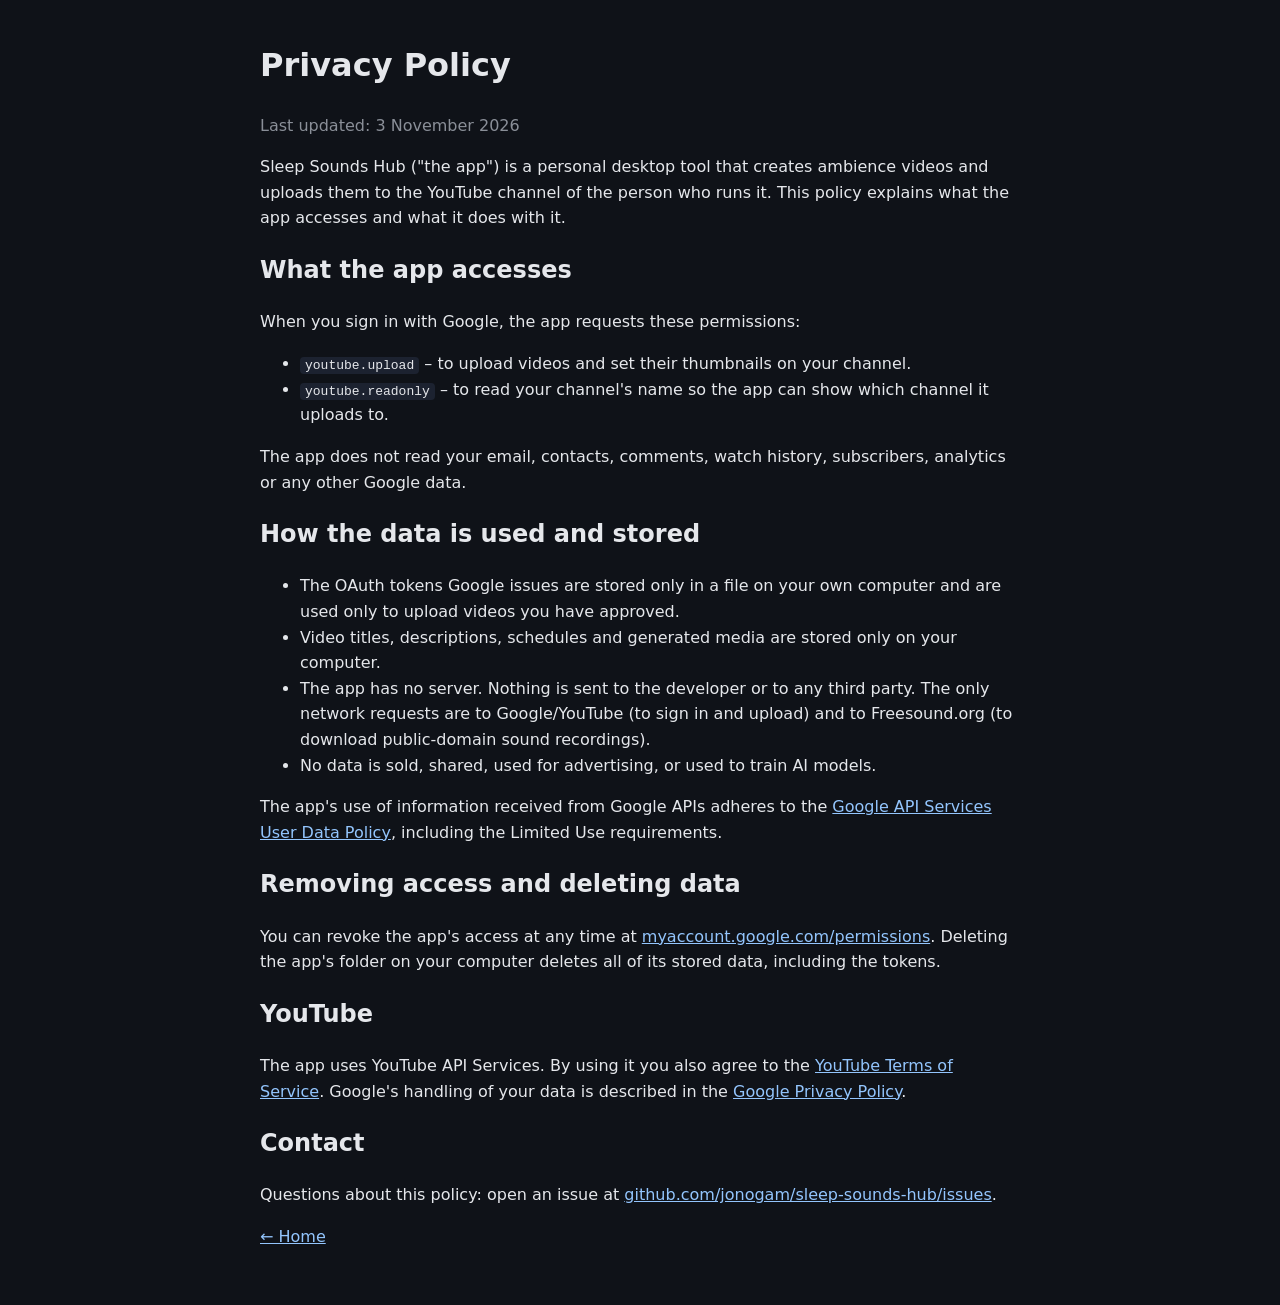
==== privacy.html @ f95d952a "Add home page, privacy policy and terms for Sleep Sounds Hub Co-Authored-By: Claude Opus 5.5 <norepl" ====
<!doctype html>
<html lang="en">
<head>
<meta charset="utf-8">
<meta name="viewport" content="width=device-width, initial-scale=1">
<title>Privacy Policy – Sleep Sounds Hub</title>
<link rel="stylesheet" href="style.css">
</head>
<body>
<main>
<h1>Privacy Policy</h1>
<p class="muted">Last updated: 3 November 2026</p>

<p>Sleep Sounds Hub ("the app") is a personal desktop tool that creates ambience videos and uploads
them to the YouTube channel of the person who runs it. This policy explains what the app accesses
and what it does with it.</p>

<h2>What the app accesses</h2>
<p>When you sign in with Google, the app requests these permissions:</p>
<ul>
<li><code>youtube.upload</code> – to upload videos and set their thumbnails on your channel.</li>
<li><code>youtube.readonly</code> – to read your channel's name so the app can show which channel it
uploads to.</li>
</ul>
<p>The app does not read your email, contacts, comments, watch history, subscribers, analytics or any
other Google data.</p>

<h2>How the data is used and stored</h2>
<ul>
<li>The OAuth tokens Google issues are stored only in a file on your own computer and are used only to
upload videos you have approved.</li>
<li>Video titles, descriptions, schedules and generated media are stored only on your computer.</li>
<li>The app has no server. Nothing is sent to the developer or to any third party. The only network
requests are to Google/YouTube (to sign in and upload) and to Freesound.org (to download
public-domain sound recordings).</li>
<li>No data is sold, shared, used for advertising, or used to train AI models.</li>
</ul>
<p>The app's use of information received from Google APIs adheres to the
<a href="https://developers.google.com/terms/api-services-user-data-policy">Google API Services User Data
Policy</a>, including the Limited Use requirements.</p>

<h2>Removing access and deleting data</h2>
<p>You can revoke the app's access at any time at
<a href="https://myaccount.google.com/permissions">myaccount.google.com/permissions</a>. Deleting the
app's folder on your computer deletes all of its stored data, including the tokens.</p>

<h2>YouTube</h2>
<p>The app uses YouTube API Services. By using it you also agree to the
<a href="https://www.youtube.com/t/terms">YouTube Terms of Service</a>. Google's handling of your data is
described in the <a href="https://policies.google.com/privacy">Google Privacy Policy</a>.</p>

<h2>Contact</h2>
<p>Questions about this policy: open an issue at
<a href="https://github.com/jonogam/sleep-sounds-hub/issues">github.com/jonogam/sleep-sounds-hub/issues</a>.</p>

<p><a href="index.html">← Home</a></p>
</main>
</body>
</html>
---- style.css ----
body { font-family: system-ui, Segoe UI, sans-serif; background: #0f1218; color: #e5e7eb; margin: 0; line-height: 1.6; }
main { max-width: 760px; margin: 0 auto; padding: 40px 24px; }
a { color: #93c5fd; }
h1 { margin-top: 0; }
code { background: #1c2230; padding: 1px 5px; border-radius: 4px; }
.muted { color: #8a8f98; }
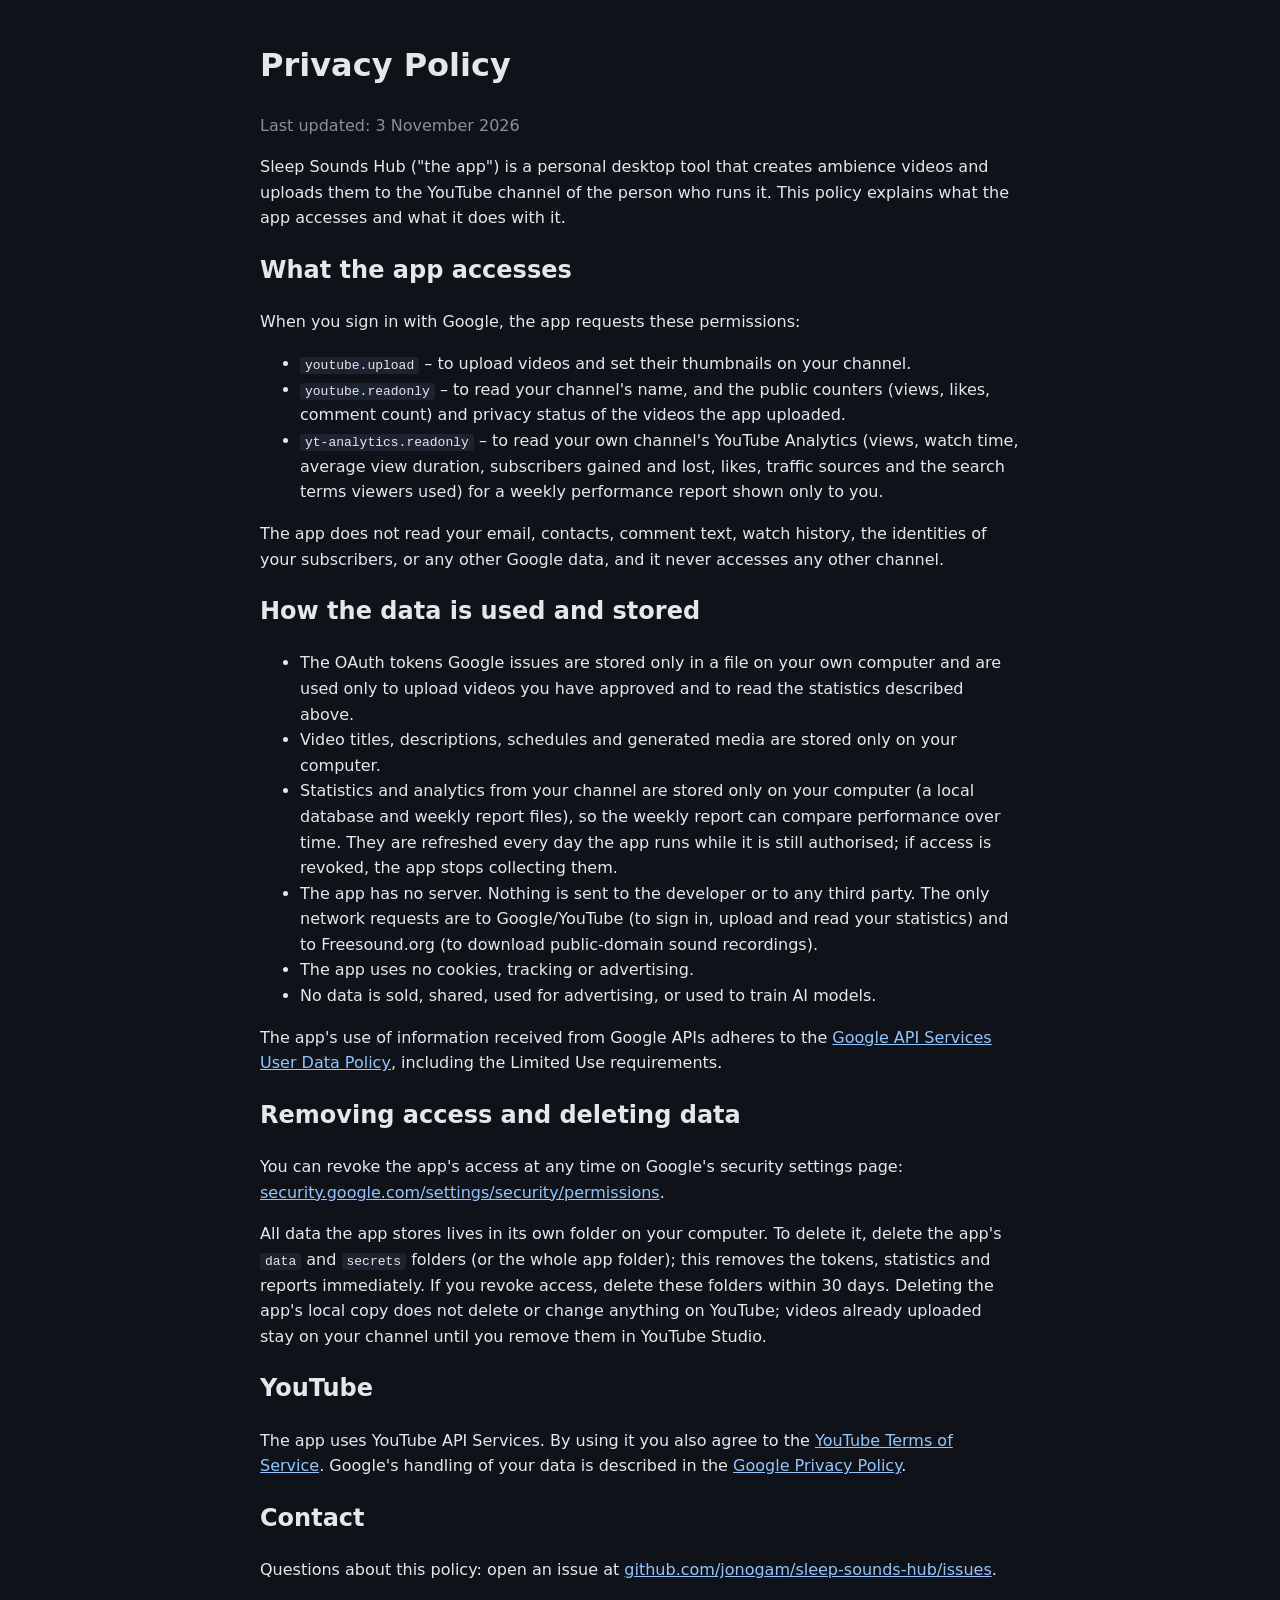
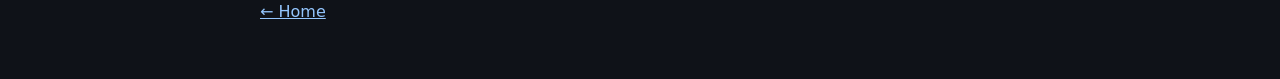
==== commit bfc72b0f: "Disclose analytics access and local stats storage in privacy policy Lists the yt-analytics.readonly " ====
--- a/privacy.html
+++ b/privacy.html
@@ -19,20 +19,28 @@
 <p>When you sign in with Google, the app requests these permissions:</p>
 <ul>
 <li><code>youtube.upload</code> – to upload videos and set their thumbnails on your channel.</li>
-<li><code>youtube.readonly</code> – to read your channel's name so the app can show which channel it
-uploads to.</li>
+<li><code>youtube.readonly</code> – to read your channel's name, and the public counters (views, likes,
+comment count) and privacy status of the videos the app uploaded.</li>
+<li><code>yt-analytics.readonly</code> – to read your own channel's YouTube Analytics (views, watch time,
+average view duration, subscribers gained and lost, likes, traffic sources and the search terms viewers
+used) for a weekly performance report shown only to you.</li>
 </ul>
-<p>The app does not read your email, contacts, comments, watch history, subscribers, analytics or any
-other Google data.</p>
+<p>The app does not read your email, contacts, comment text, watch history, the identities of your
+subscribers, or any other Google data, and it never accesses any other channel.</p>
 
 <h2>How the data is used and stored</h2>
 <ul>
 <li>The OAuth tokens Google issues are stored only in a file on your own computer and are used only to
-upload videos you have approved.</li>
+upload videos you have approved and to read the statistics described above.</li>
 <li>Video titles, descriptions, schedules and generated media are stored only on your computer.</li>
+<li>Statistics and analytics from your channel are stored only on your computer (a local database and
+weekly report files), so the weekly report can compare performance over time. They are refreshed
+every day the app runs while it is still authorised; if access is revoked, the app stops collecting
+them.</li>
 <li>The app has no server. Nothing is sent to the developer or to any third party. The only network
-requests are to Google/YouTube (to sign in and upload) and to Freesound.org (to download
-public-domain sound recordings).</li>
+requests are to Google/YouTube (to sign in, upload and read your statistics) and to Freesound.org (to
+download public-domain sound recordings).</li>
+<li>The app uses no cookies, tracking or advertising.</li>
 <li>No data is sold, shared, used for advertising, or used to train AI models.</li>
 </ul>
 <p>The app's use of information received from Google APIs adheres to the
@@ -40,14 +48,18 @@
 Policy</a>, including the Limited Use requirements.</p>
 
 <h2>Removing access and deleting data</h2>
-<p>You can revoke the app's access at any time at
-<a href="https://myaccount.google.com/permissions">myaccount.google.com/permissions</a>. Deleting the
-app's folder on your computer deletes all of its stored data, including the tokens.</p>
+<p>You can revoke the app's access at any time on Google's security settings page:
+<a href="https://security.google.com/settings/security/permissions">security.google.com/settings/security/permissions</a>.</p>
+<p>All data the app stores lives in its own folder on your computer. To delete it, delete the app's
+<code>data</code> and <code>secrets</code> folders (or the whole app folder); this removes the tokens,
+statistics and reports immediately. If you revoke access, delete these folders within 30 days.
+Deleting the app's local copy does not delete or change anything on YouTube; videos already uploaded
+stay on your channel until you remove them in YouTube Studio.</p>
 
 <h2>YouTube</h2>
 <p>The app uses YouTube API Services. By using it you also agree to the
 <a href="https://www.youtube.com/t/terms">YouTube Terms of Service</a>. Google's handling of your data is
-described in the <a href="https://policies.google.com/privacy">Google Privacy Policy</a>.</p>
+described in the <a href="http://www.google.com/policies/privacy">Google Privacy Policy</a>.</p>
 
 <h2>Contact</h2>
 <p>Questions about this policy: open an issue at
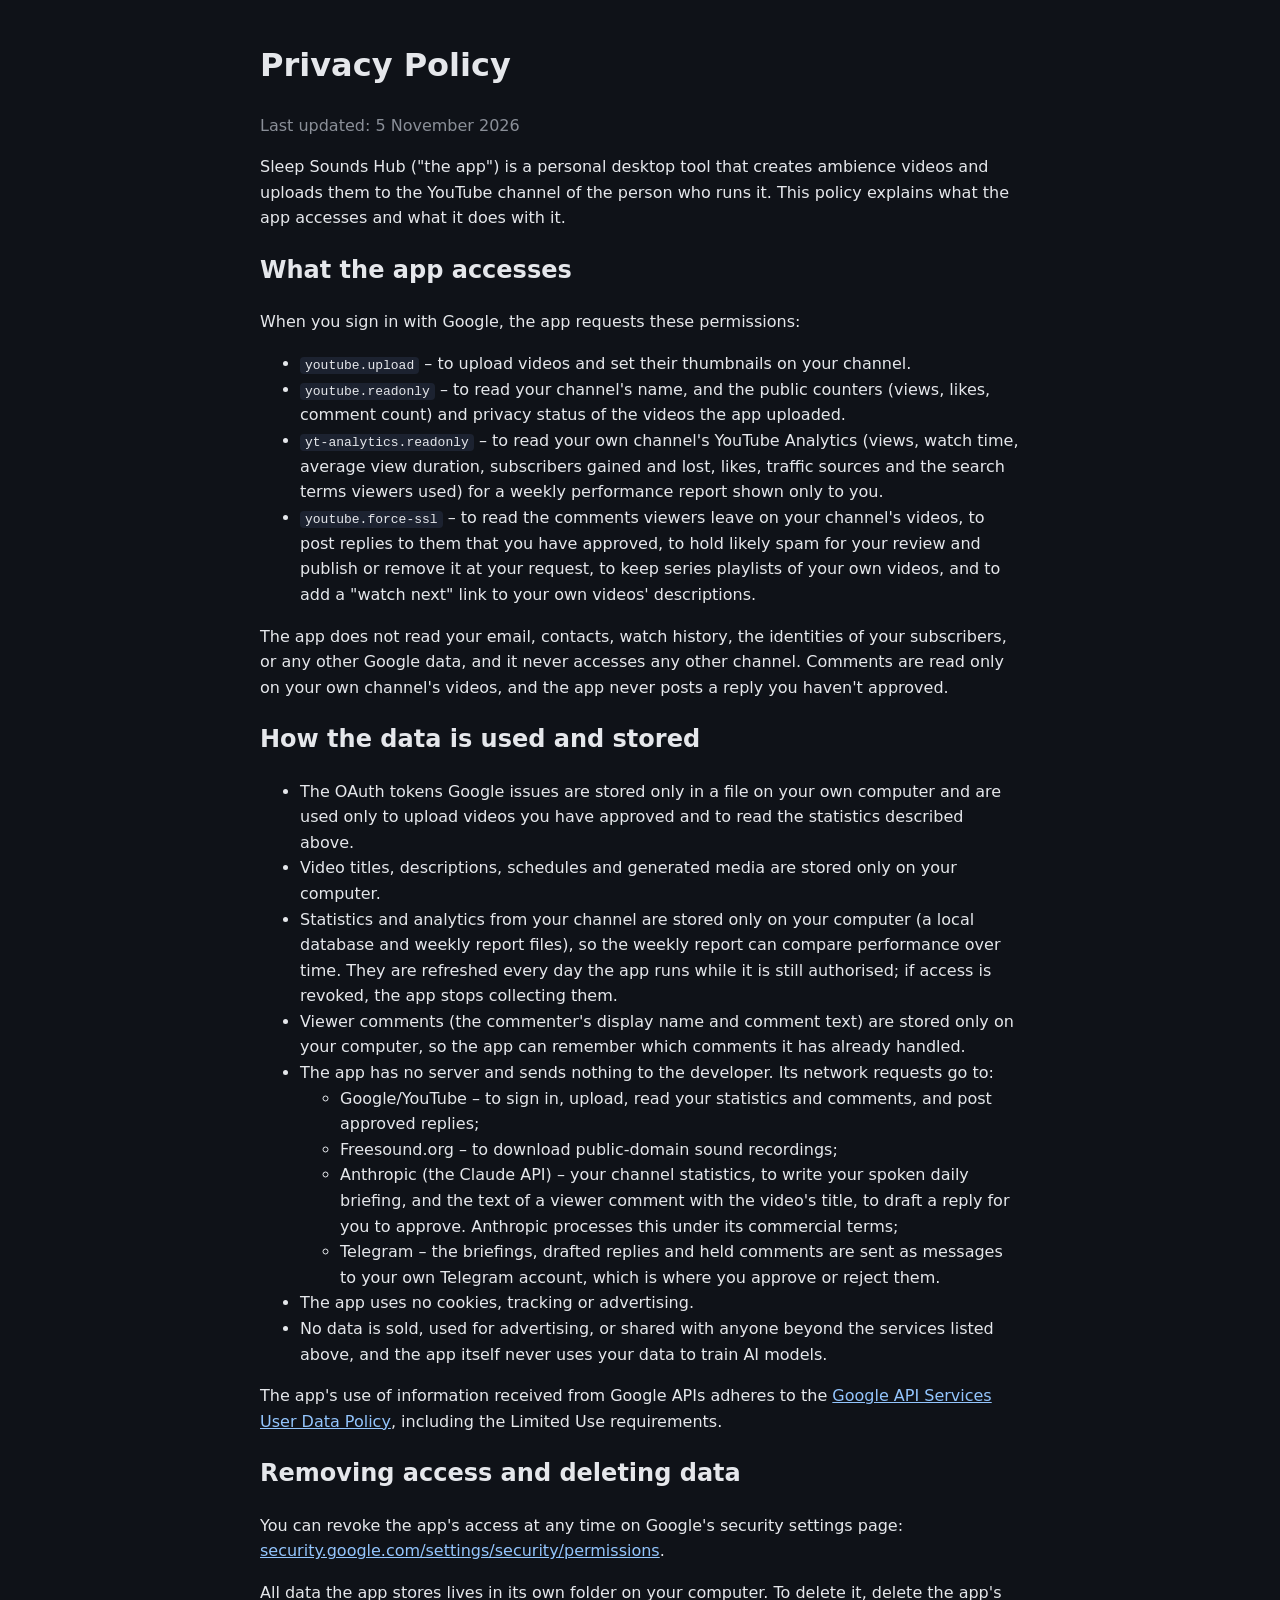
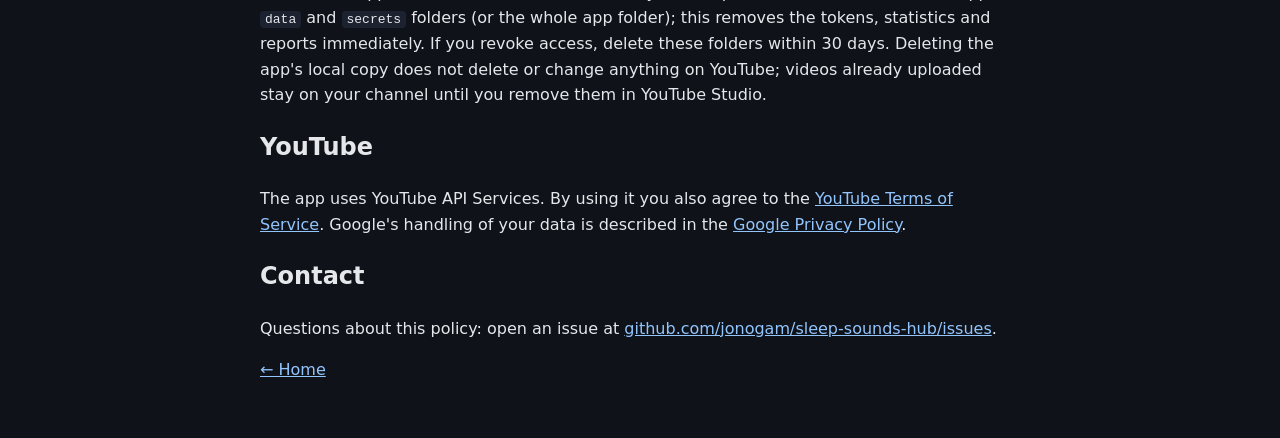
==== commit 06de83b1: "Privacy policy: comment replies, playlists, Anthropic and Telegram - List the youtube.force-ssl scop" ====
--- a/privacy.html
+++ b/privacy.html
@@ -9,7 +9,7 @@
 <body>
 <main>
 <h1>Privacy Policy</h1>
-<p class="muted">Last updated: 3 November 2026</p>
+<p class="muted">Last updated: 5 November 2026</p>
 
 <p>Sleep Sounds Hub ("the app") is a personal desktop tool that creates ambience videos and uploads
 them to the YouTube channel of the person who runs it. This policy explains what the app accesses
@@ -24,9 +24,14 @@
 <li><code>yt-analytics.readonly</code> – to read your own channel's YouTube Analytics (views, watch time,
 average view duration, subscribers gained and lost, likes, traffic sources and the search terms viewers
 used) for a weekly performance report shown only to you.</li>
+<li><code>youtube.force-ssl</code> – to read the comments viewers leave on your channel's videos, to post
+replies to them that you have approved, to hold likely spam for your review and publish or remove it at
+your request, to keep series playlists of your own videos, and to add a "watch next" link to your own
+videos' descriptions.</li>
 </ul>
-<p>The app does not read your email, contacts, comment text, watch history, the identities of your
-subscribers, or any other Google data, and it never accesses any other channel.</p>
+<p>The app does not read your email, contacts, watch history, the identities of your subscribers, or any
+other Google data, and it never accesses any other channel. Comments are read only on your own channel's
+videos, and the app never posts a reply you haven't approved.</p>
 
 <h2>How the data is used and stored</h2>
 <ul>
@@ -37,11 +42,21 @@
 weekly report files), so the weekly report can compare performance over time. They are refreshed
 every day the app runs while it is still authorised; if access is revoked, the app stops collecting
 them.</li>
-<li>The app has no server. Nothing is sent to the developer or to any third party. The only network
-requests are to Google/YouTube (to sign in, upload and read your statistics) and to Freesound.org (to
-download public-domain sound recordings).</li>
+<li>Viewer comments (the commenter's display name and comment text) are stored only on your computer, so
+the app can remember which comments it has already handled.</li>
+<li>The app has no server and sends nothing to the developer. Its network requests go to:
+<ul>
+<li>Google/YouTube – to sign in, upload, read your statistics and comments, and post approved replies;</li>
+<li>Freesound.org – to download public-domain sound recordings;</li>
+<li>Anthropic (the Claude API) – your channel statistics, to write your spoken daily briefing, and the text
+of a viewer comment with the video's title, to draft a reply for you to approve. Anthropic processes this
+under its commercial terms;</li>
+<li>Telegram – the briefings, drafted replies and held comments are sent as messages to your own Telegram
+account, which is where you approve or reject them.</li>
+</ul></li>
 <li>The app uses no cookies, tracking or advertising.</li>
-<li>No data is sold, shared, used for advertising, or used to train AI models.</li>
+<li>No data is sold, used for advertising, or shared with anyone beyond the services listed above, and the
+app itself never uses your data to train AI models.</li>
 </ul>
 <p>The app's use of information received from Google APIs adheres to the
 <a href="https://developers.google.com/terms/api-services-user-data-policy">Google API Services User Data
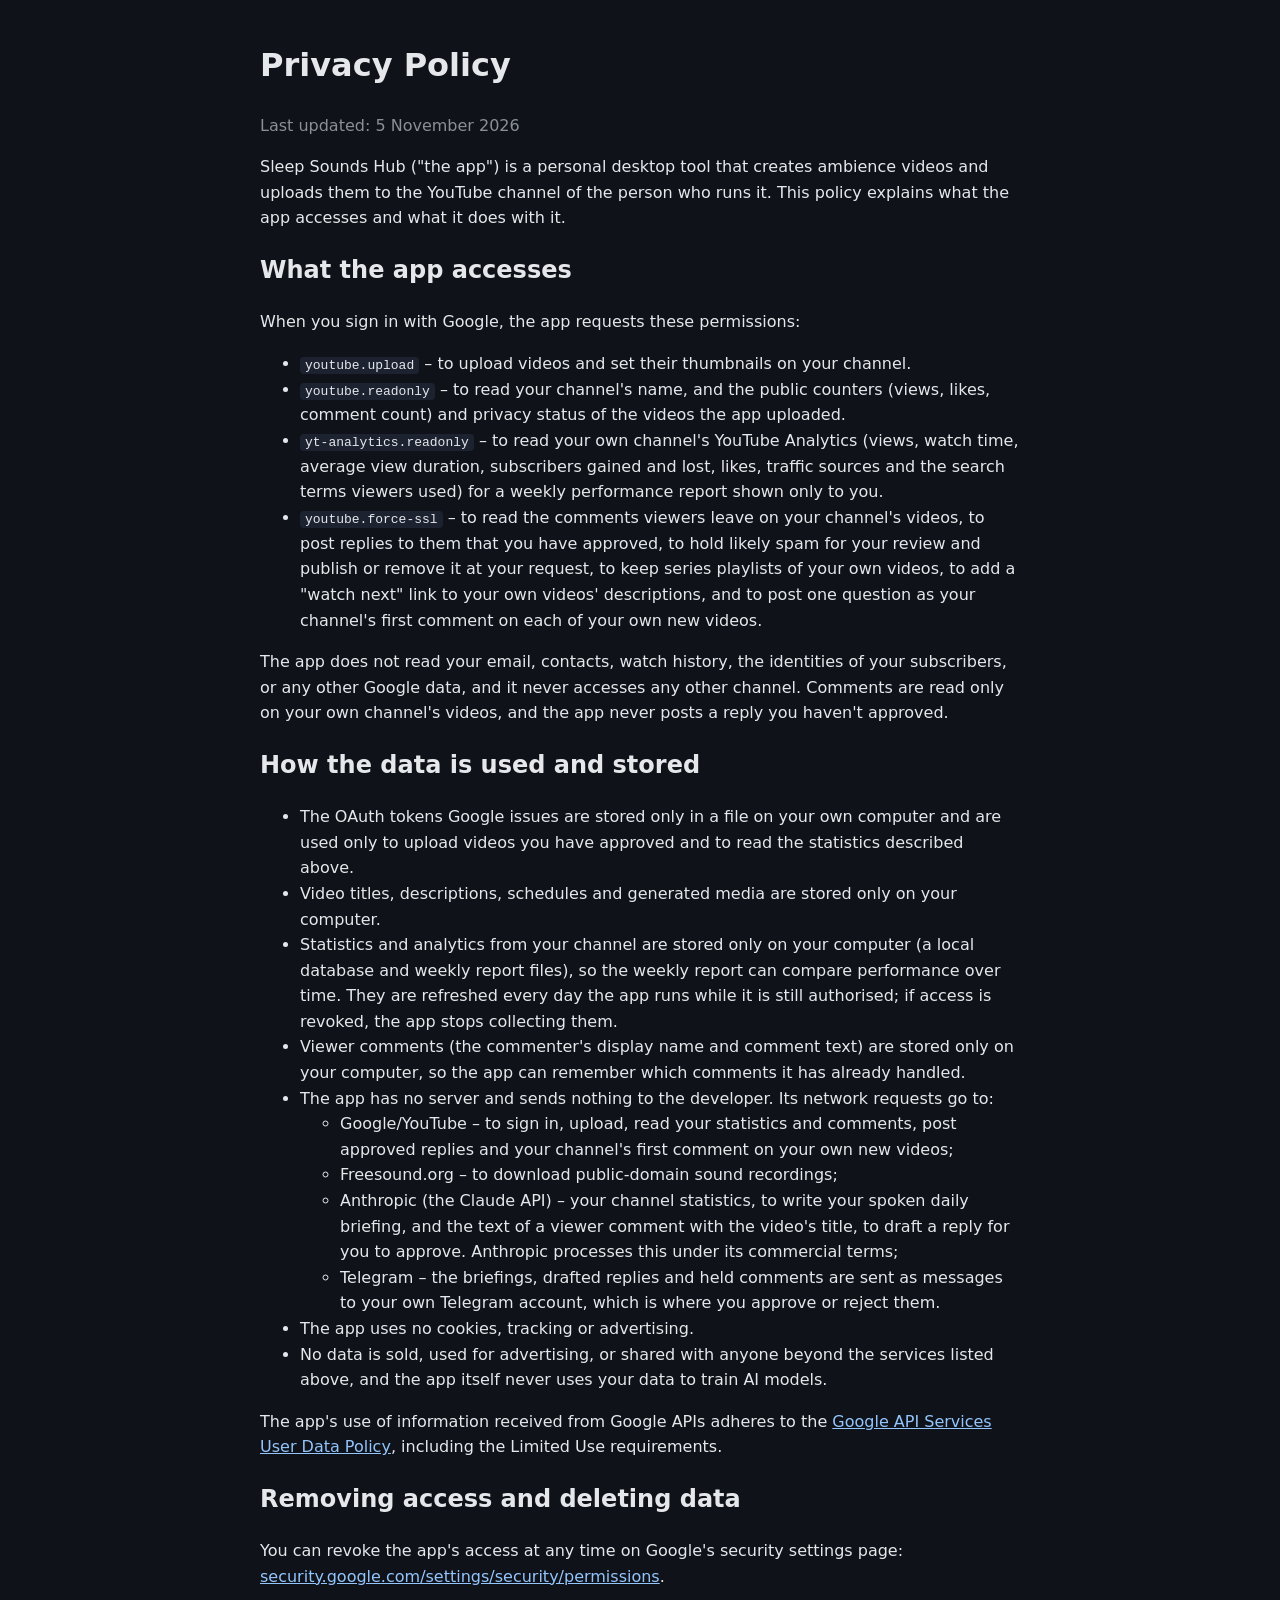
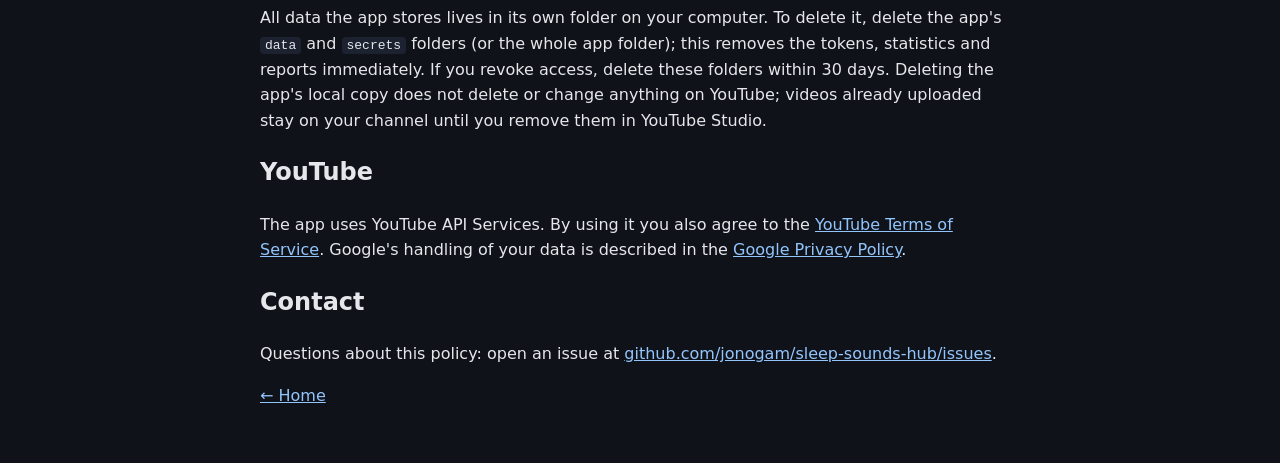
==== commit 0ef1edbf: "Privacy policy: mention the channel's first comment on its own new videos Co-Authored-By: Claude Opu" ====
--- a/privacy.html
+++ b/privacy.html
@@ -26,8 +26,9 @@
 used) for a weekly performance report shown only to you.</li>
 <li><code>youtube.force-ssl</code> – to read the comments viewers leave on your channel's videos, to post
 replies to them that you have approved, to hold likely spam for your review and publish or remove it at
-your request, to keep series playlists of your own videos, and to add a "watch next" link to your own
-videos' descriptions.</li>
+your request, to keep series playlists of your own videos, to add a "watch next" link to your own
+videos' descriptions, and to post one question as your channel's first comment on each of your own new
+videos.</li>
 </ul>
 <p>The app does not read your email, contacts, watch history, the identities of your subscribers, or any
 other Google data, and it never accesses any other channel. Comments are read only on your own channel's
@@ -46,7 +47,7 @@
 the app can remember which comments it has already handled.</li>
 <li>The app has no server and sends nothing to the developer. Its network requests go to:
 <ul>
-<li>Google/YouTube – to sign in, upload, read your statistics and comments, and post approved replies;</li>
+<li>Google/YouTube – to sign in, upload, read your statistics and comments, post approved replies and your channel's first comment on your own new videos;</li>
 <li>Freesound.org – to download public-domain sound recordings;</li>
 <li>Anthropic (the Claude API) – your channel statistics, to write your spoken daily briefing, and the text
 of a viewer comment with the video's title, to draft a reply for you to approve. Anthropic processes this
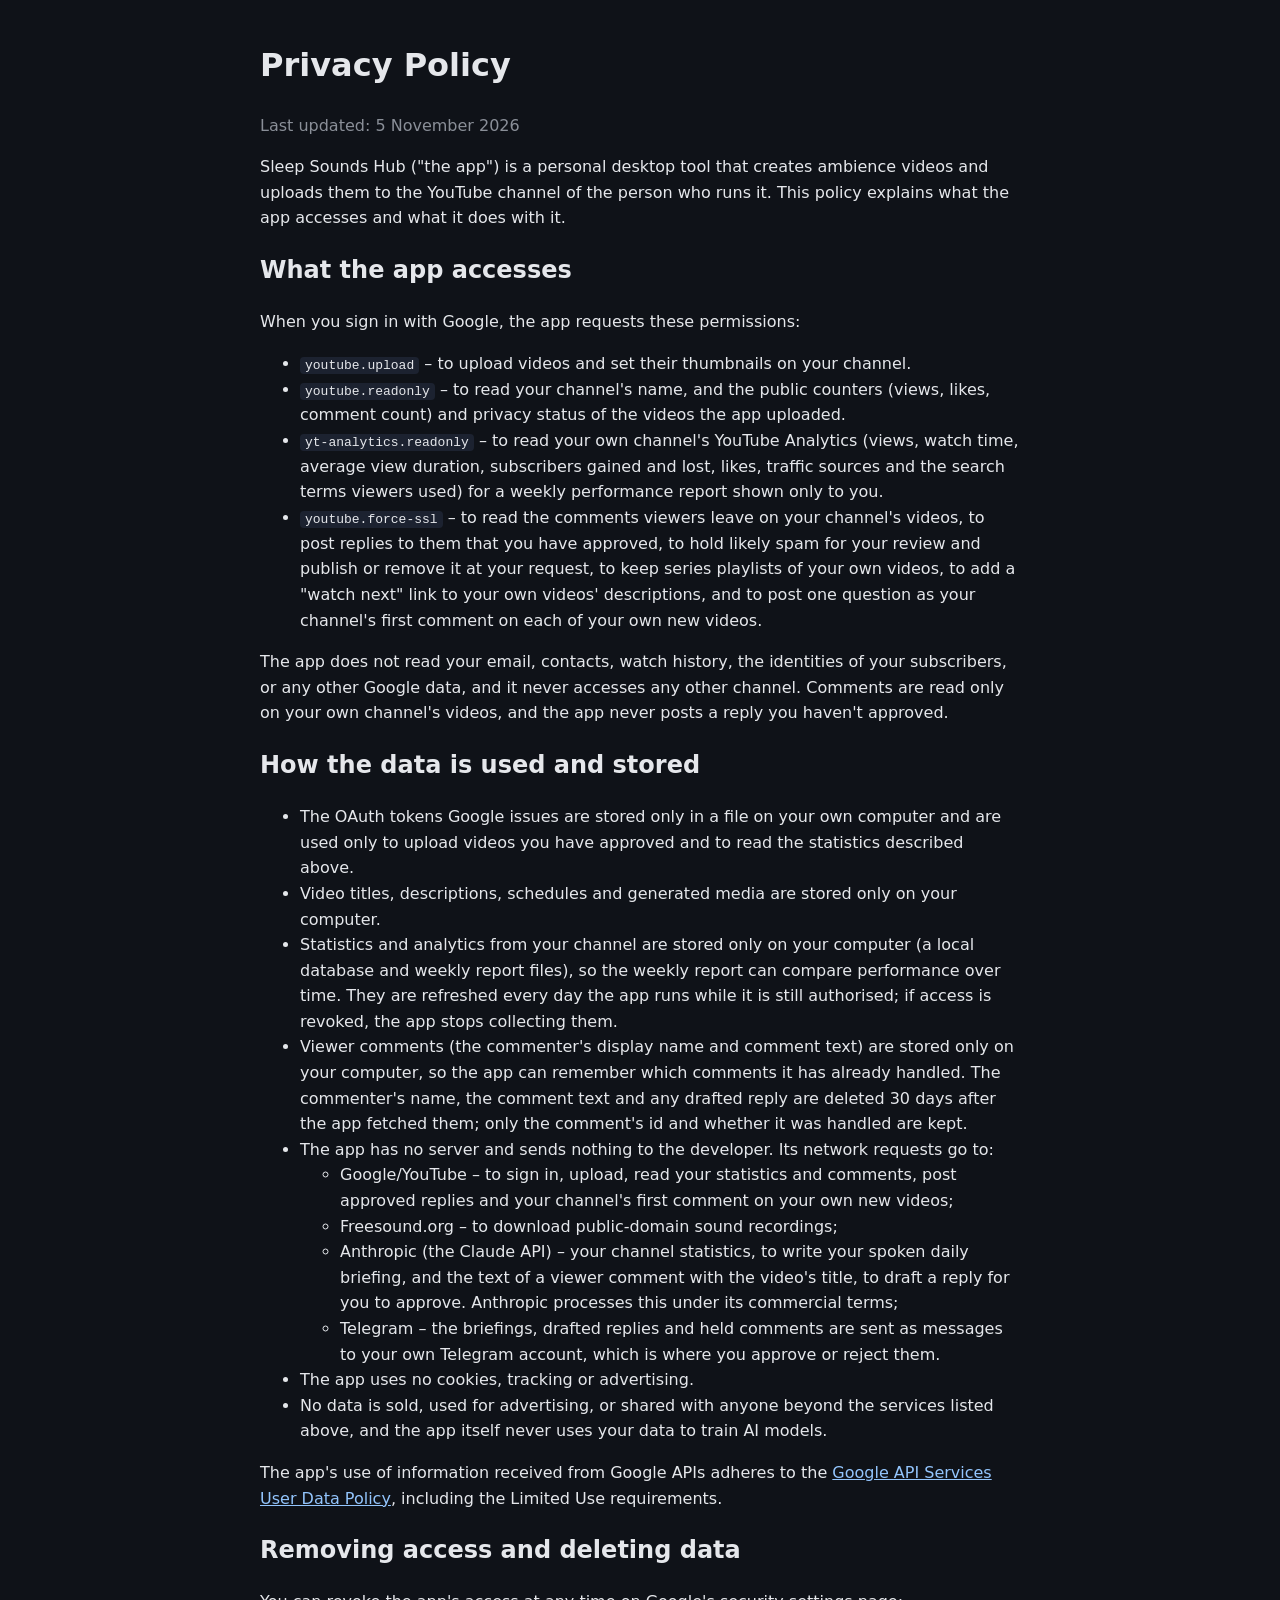
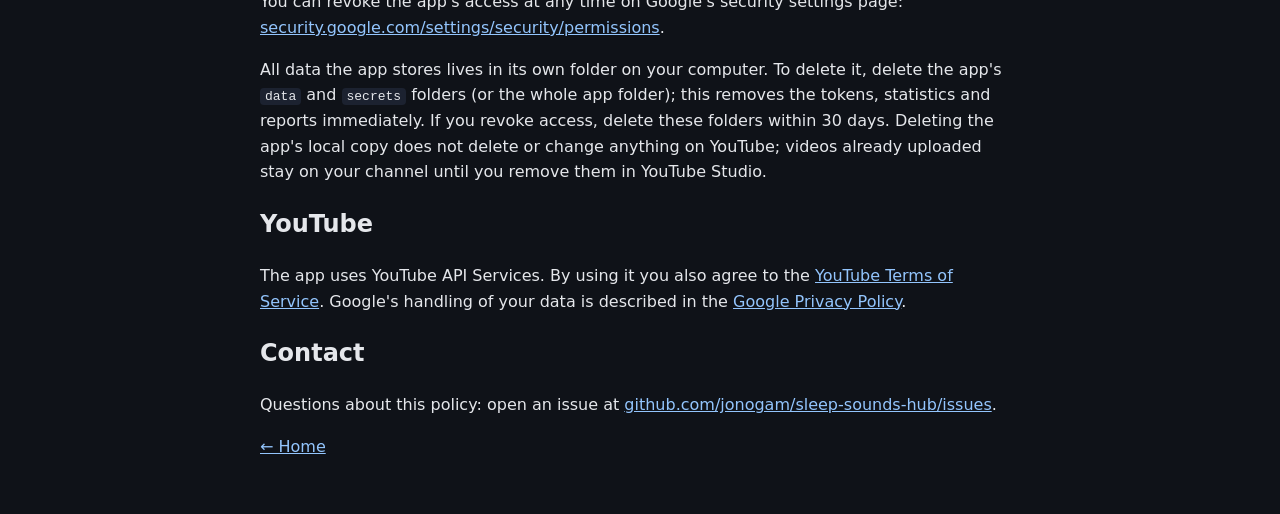
==== commit 21f1675a: "Privacy policy: comment text and names are deleted after 30 days Co-Authored-By: Claude Opus 5.5 <no" ====
--- a/privacy.html
+++ b/privacy.html
@@ -44,7 +44,9 @@
 every day the app runs while it is still authorised; if access is revoked, the app stops collecting
 them.</li>
 <li>Viewer comments (the commenter's display name and comment text) are stored only on your computer, so
-the app can remember which comments it has already handled.</li>
+the app can remember which comments it has already handled. The commenter's name, the comment text and
+any drafted reply are deleted 30 days after the app fetched them; only the comment's id and whether it was
+handled are kept.</li>
 <li>The app has no server and sends nothing to the developer. Its network requests go to:
 <ul>
 <li>Google/YouTube – to sign in, upload, read your statistics and comments, post approved replies and your channel's first comment on your own new videos;</li>
